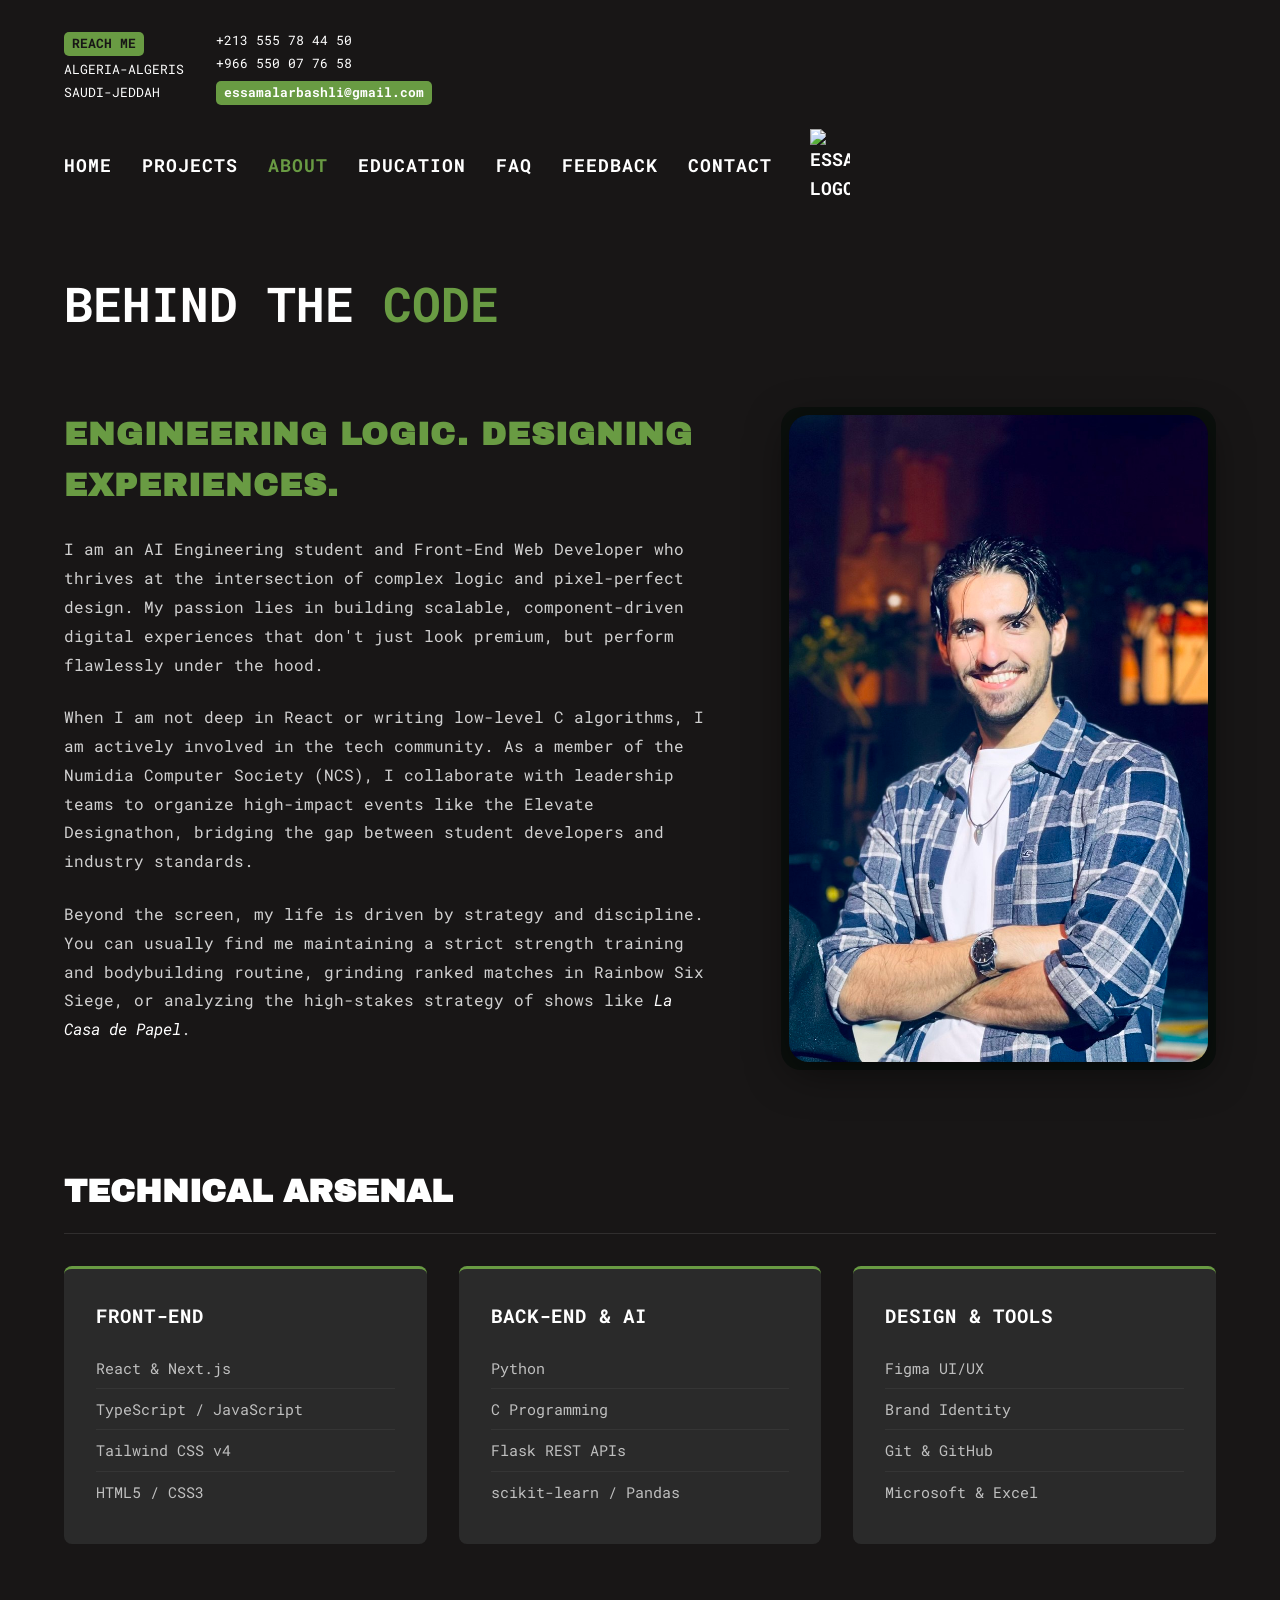
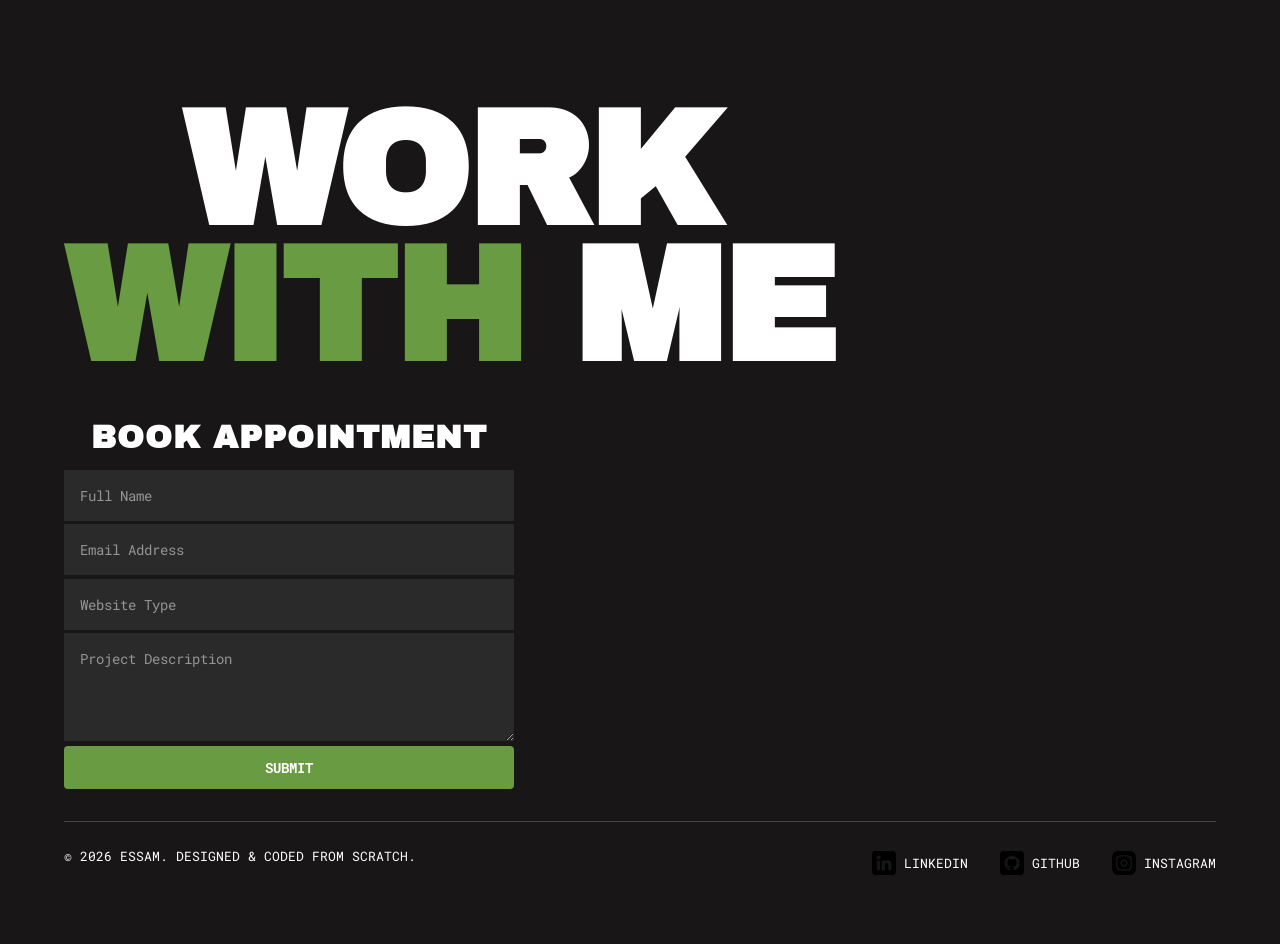
==== about.html @ bad13c86 "Initial portfolio launch" ====
<!doctype html>
<html lang="en">

<head>
    <meta charset="UTF-8" />
    <meta name="viewport" content="width=device-width, initial-scale=1.0" />
    <title>Essam | About</title>

    <link rel="preconnect" href="https://fonts.googleapis.com" />
    <link rel="preconnect" href="https://fonts.gstatic.com" crossorigin />
    <link href="https://fonts.googleapis.com/css2?family=Archivo+Black&family=Roboto+Mono:wght@400;700&display=swap"
        rel="stylesheet" />

    <link rel="stylesheet" href="css/global.css" />
    <link rel="stylesheet" href="css/nav.css" />
    <link rel="stylesheet" href="css/footer.css" />
    <link rel="stylesheet" href="css/about.css" />
</head>

<body>
    <header class="main-top-bar">
        
        <button class="hamburger-menu" aria-label="Toggle navigation">
            <span class="bar"></span>
            <span class="bar"></span>
            <span class="bar"></span>
        </button>

        <address class="header-contact">
            <div class="contact-col-left">
                <a href="contact.html" class="highlight-box" style="text-decoration: none;">REACH ME</a>
                <span class="location-text">ALGERIA-ALGERIS</span>
                <span class="location-text">SAUDI-JEDDAH</span>
            </div>
            <div class="contact-col-right">
                <span class="phone-text">+213 555 78 44 50</span>
                <span class="phone-text">+966 550 07 76 58</span>
                <a href="mailto:essamalarbashli@gmail.com" class="email-link highlight-box">
                    essamalarbashli@gmail.com
                </a>
            </div>
        </address>

        <nav class="top-right-nav">
            <a href="index.html">HOME</a>
            <a href="projects.html">PROJECTS</a>
            <a href="about.html" class="active">ABOUT</a>
            <a href="education.html">EDUCATION</a>
            <a href="faq.html">FAQ</a>
            <a href="feedback.html">FEEDBACK</a>
            <a href="contact.html">CONTACT</a>
            <img src="images/logo.png" alt="Essam's Logo" class="nav-logo" width="40" />
        </nav>

    </header>

    <h1 class="Phrase-hero page-title">
        BEHIND THE <span style="color:var(--accent-green)">CODE</span>
    </h1>

    <main class="about-container">

        <section class="about-bio-row">
            <div class="about-text">
                <h2>Engineering logic. Designing experiences.</h2>
                <p>
                    I am an AI Engineering student and Front-End Web Developer who thrives at the intersection of
                    complex logic and pixel-perfect design. My passion lies in building scalable, component-driven
                    digital experiences that don't just look premium, but perform flawlessly under the hood.
                </p>
                <p>
                    When I am not deep in React or writing low-level C algorithms, I am actively involved in the tech
                    community. As a member of the Numidia Computer Society (NCS), I collaborate with leadership teams to
                    organize high-impact events like the Elevate Designathon, bridging the gap between student
                    developers and industry standards.
                </p>
                <p>
                    Beyond the screen, my life is driven by strategy and discipline. You can usually find me maintaining
                    a strict strength training and bodybuilding routine, grinding ranked matches in Rainbow Six Siege,
                    or analyzing the high-stakes strategy of shows like <em>La Casa de Papel</em>.
                </p>
            </div>
            <div class="about-image-wrapper">
                <img src="images/Essam-prof.jpg" alt="Essam Alarbashli" class="about-profile-img" />
            </div>
        </section>

        <section class="technical-arsenal">
            <h2 class="section-heading">TECHNICAL ARSENAL</h2>
            <div class="arsenal-grid">

                <div class="arsenal-card">
                    <h3>FRONT-END</h3>
                    <ul>
                        <li>React & Next.js</li>
                        <li>TypeScript / JavaScript</li>
                        <li>Tailwind CSS v4</li>
                        <li>HTML5 / CSS3</li>
                    </ul>
                </div>

                <div class="arsenal-card">
                    <h3>BACK-END & AI</h3>
                    <ul>
                        <li>Python</li>
                        <li>C Programming</li>
                        <li>Flask REST APIs</li>
                        <li>scikit-learn / Pandas</li>
                    </ul>
                </div>

                <div class="arsenal-card">
                    <h3>DESIGN & TOOLS</h3>
                    <ul>
                        <li>Figma UI/UX</li>
                        <li>Brand Identity</li>
                        <li>Git & GitHub</li>
                        <li>Microsoft & Excel</li>
                    </ul>
                </div>

            </div>
        </section>

    </main>

    <footer class="global-footer">
        <div class="footer-top-row">
            <div class="footer-massive-text">
                <h1>WORK<br /><span style="color: var(--accent-green)">WITH</span> ME</h1>
            </div>

            <div class="footer-form-section">
                <h2 class="book-appointment">BOOK APPOINTMENT</h2>

                <form action="https://formspree.io/f/xgorapbw" method="POST" class="grid-contact-form">

                    <input type="hidden" name="_next" value="success.html">

                    <input type="text" id="name" name="name" placeholder="Full Name" class="dark-input" required />
                    <input type="email" id="email" name="email" placeholder="Email Address" class="dark-input"
                        required />
                    <input type="text" id="subject" name="subject" placeholder="Website Type" class="dark-input"
                        required />
                    <textarea id="Project-Description" name="message" placeholder="Project Description"
                        class="dark-input" rows="4" required></textarea>

                    <button class="btn-primary" type="submit">SUBMIT</button>
                </form>

            </div>
        </div>

        <hr class="footer-divider" />
        <div class="footer-content">
            <p>&copy; 2026 Essam. Designed & Coded from scratch.</p>
            <ul class="social-links">
                <li>
                    <a href="https://www.linkedin.com/in/essam-alarbashly-902b47243?utm_source=share_via&utm_content=profile&utm_medium=member_ios" target="_blank">
                        <img src="images/linkedin.png" alt="LinkedIn" class="footer-image" /> LinkedIn
                    </a>
                </li>
                <li>
                    <a href="https://github.com/NightRaven20x" target="_blank">
                        <img src="images/github.png" alt="GitHub" class="footer-image" /> GitHub
                    </a>
                </li>
                <li>
                    <a href="https://www.instagram.com/night.anglee/" target="_blank">
                        <img src="images/instagram.png" alt="Instagram" class="footer-image" /> Instagram
                    </a>
                </li>
            </ul>
        </div>
    </footer>

    <script>
        const hamburger = document.querySelector(".hamburger-menu");
        const navMenu = document.querySelector(".top-right-nav");

        hamburger.addEventListener("click", () => {
            hamburger.classList.toggle("open");
            navMenu.classList.toggle("open");
        });
    </script>
</body>
</body>

</html>
---- css/global.css ----
/* =========================================
   ESSAM PORTFOLIO - GLOBAL FOUNDATION
   ========================================= */

/* --- 1. GLOBAL VARIABLES --- */
:root {
  --bg-color: #181616;
  --text-main: #ffffff;
  --accent-green: #699b43;
  --font-mono: "Roboto Mono", monospace;
  --font-display: "Archivo Black", sans-serif;
}

/* --- 2. BASE STYLES --- */
* {
  box-sizing: border-box;
}

body {
  background-color: var(--bg-color);
  color: var(--text-main);
  font-family: var(--font-mono);
  line-height: 1.6;
  margin: 0;
  padding: 2rem 5%;
  text-transform: uppercase;
}

/* --- GLOBAL INTERACTIVE CURSORS --- */
a, 
button, 
select, 
summary, 
input[type="radio"], 
input[type="submit"], 
.dropdown-select,
.radio-label {
  cursor: crosshair;
}

h1,
h2,
h3,
p {
  margin-top: 0;
}

img {
  max-width: 100%;
  height: auto;
}

/* --- 3. REUSABLE UI COMPONENTS --- */
.highlight-box {
  background-color: var(--accent-green);
  color: var(--bg-color);
  padding: 0.2rem 0.5rem;
  font-weight: bold;
  display: inline-block;
  transition: all 0.3s ease;
  cursor: crosshair;
  border-radius: 5px;
}

.highlight-box:hover {
  background-color: var(--text-main);
  color: var(--bg-color);
}

/* --- 4. FORM COMPONENTS (Reusable) --- */
.dark-input {
  background-color: #2a2a2a;
  border: none;
  padding: 1rem;
  color: var(--text-main);
  font-family: var(--font-mono);
  font-size: 0.9rem;
  outline: none;
  transition: background-color 0.3s ease;
  width: 100%;
  box-sizing: border-box;
  margin-top: 0.2rem;
}

.dark-input:focus {
  background-color: #333333;
}

.dark-input::placeholder {
  color: rgba(255, 255, 255, 0.5);
}

/* --- REUSABLE BUTTON --- */
.btn-primary {
  background-color: var(--accent-green);
  color: #fff;
  border: none;
  padding: 0.75rem 1.5rem;
  font-family: var(--font-mono);
  font-size: 0.9rem;
  cursor: pointer;
  transition: background-color 0.3s ease;
  margin-top: 0rem;
  border-radius: 4px;
  text-transform: uppercase;
  font-weight: bold;
  width: 100%;
  cursor: crosshair;
}

.btn-primary:hover {
  background-color: var(--text-main);
  color: var(--bg-color);
  transform: translateY(-5px);
  box-shadow: 0 15px 30px rgba(0, 0, 0, 0.4); 
  transition: all 0.3s ease;
  
}

/* --- 5. REUSABLE PROJECT CARDS --- */
.project-card {
  display: grid;
  grid-template-columns: 1fr 1fr;
  gap: 4rem;
  align-items: stretch;
  margin-bottom: 8rem;
}

.project-card:last-child {
  margin-bottom: 0;
}

/* Typography & Layout */
.project-number {
  font-family: var(--font-mono);
  font-size: 2rem;
  margin-bottom: 0.5rem;
  letter-spacing: 2px;
}

.project-number .dimmed {
  color: rgba(255, 255, 255, 0.2);
}

.project-title {
  font-family: var(--font-mono);
  font-size: 2rem;
  margin-bottom: 2rem;
  letter-spacing: 1px;
}

.project-description {
  text-transform: none;
  color: rgba(255, 255, 255, 0.8);
  font-size: 0.9rem;
  line-height: 1.8;
  margin-bottom: 3rem;
  max-width: 95%;
}

/* Data Table */
.project-meta {
  list-style: none;
  padding: 0;
  margin: 0;
  border-top: 1px solid rgba(255, 255, 255, 0.1);
}

.project-meta li {
  display: flex;
  padding: 1rem 0;
  border-bottom: 1px solid rgba(255, 255, 255, 0.1);
  font-size: 0.85rem;
}

.meta-key {
  flex: 0 0 35%;
  color: rgba(255, 255, 255, 0.5);
}

.meta-value {
  flex: 1;
  color: var(--text-main);
}

.meta-link {
  text-decoration: none;
  text-transform: lowercase;
  transition: color 0.3s ease;
  word-break: break-all;
  color: var(--accent-green);
}

.meta-link:hover {
  color: var(--accent-green);
}

/* Visual Mockup Container */
.project-visual {
  background-color: #0b100d;
  border-radius: 20px;
  padding: 0.5rem;
  display: flex;
  justify-content: center;
  align-items: center;
}

.project-visual img {
  max-width: 100%;
  height: auto;
  filter: drop-shadow(0 20px 30px rgba(0, 0, 0, 0.6));
}

/* Color Palette Swatches */
.color-palette {
  display: flex;
  gap: 0.6rem;
  align-items: center;
  flex-wrap: wrap;
}

.color-item {
  display: flex;
  align-items: center;
  gap: 0.4rem;
  text-transform: uppercase;
}

.color-swatch {
  display: inline-block;
  width: 14px;
  height: 14px;
  border-radius: 50%;
  border: 1px solid rgba(255, 255, 255, 0.2);
  flex-shrink: 0;
}

/* --- 6. REUSABLE FEEDBACK CARDS --- */
.feedback-section {
  margin-bottom: 8rem;
}

.feedback-header {
  display: flex;
  justify-content: space-between;
  align-items: flex-end;
  margin-bottom: 3rem;
  border-bottom: 1px solid rgba(255, 255, 255, 0.1);
  padding-bottom: 1rem;
  flex-wrap: wrap;
  gap: 1rem;
}

.feedback-header h2 {
  font-family: var(--font-display);
  font-size: 2.5rem;
  margin: 0;
}

.feedback-grid {
  display: grid;
  grid-template-columns: repeat(auto-fit, minmax(320px, 1fr));
  gap: 2rem;
}

.feedback-card {
  background-color: #0b100d;
  padding: 2.5rem 2rem;
  border-radius: 12px;
  border-top: 3px solid var(--accent-green);
  display: flex;
  flex-direction: column;
  justify-content: space-between;
  transition: transform 0.3s ease, box-shadow 0.3s ease;
  position: relative;
  overflow: hidden;
}

.feedback-card:hover {
  transform: translateY(-5px);
  box-shadow: 0 10px 20px rgba(0, 0, 0, 0.3);
}

.feedback-quote {
  font-size: 0.95rem;
  color: rgba(255, 255, 255, 0.8);
  line-height: 1.8;
  margin-bottom: 2rem;
  text-transform: none;
  position: relative;
  z-index: 2;
}

/* The subtle oversized quote mark in the background */
.feedback-card::before {
  content: '"';
  font-family: var(--font-display);
  font-size: 10rem;
  color: rgba(105, 155, 67, 0.05); 
  position: absolute;
  top: -2rem;
  left:1rem;
  z-index: 1;
  line-height: 1;
}

.feedback-author {
  display: flex;
  flex-direction: column;
  z-index: 2;
}

.author-name {
  font-family: var(--font-mono);
  color: var(--text-main);
  font-weight: bold;
  font-size: 1rem;
}

.author-title {
  font-size: 0.8rem;
  color: var(--accent-green);
  margin-top: 0.3rem;
  letter-spacing: 1px;
}

/* Mobile responsiveness for the header */
@media (max-width: 600px) {
  .feedback-header {
    flex-direction: column;
    align-items: flex-start;
  }
  .feedback-header h2 {
    font-size: 1.8rem;
  }
}

/* =========================================
   RESPONSIVE - TABLET (max 900px)
   ========================================= */
@media (max-width: 900px) {
  body {
    padding: 1.5rem 4%;
  }

  .project-card {
    grid-template-columns: 1fr;
    gap: 2rem;
    margin-bottom: 5rem;
  }

  .project-visual {
    order: -1; /* image on top for mobile */
  }

  .project-number,
  .project-title {
    font-size: 1.5rem;
  }
}

/* =========================================
   RESPONSIVE - MOBILE (max 600px)
   ========================================= */
@media (max-width: 600px) {
  body {
    padding: 1rem 4%;
  }

  .project-number,
  .project-title {
    font-size: 1.2rem;
  }

  .project-description {
    font-size: 0.85rem;
    max-width: 100%;
  }

  .project-meta li {
    flex-direction: column;
    gap: 0.2rem;
  }

  .meta-key {
    flex: unset;
    font-size: 0.75rem;
  }
}


/* =========================================
   HAMBURGER MENU & MOBILE NAV
   ========================================= */

/* Hide the hamburger button on desktop screens */
.hamburger-menu {
    display: none; 
    flex-direction: column;
    gap: 6px;
    background: transparent;
    border: none;
    cursor: crosshair;
    z-index: 1000; /* Ensures the button stays on top of the menu when open */
    padding: 0;
}

/* The three lines of the hamburger */
.hamburger-menu .bar {
    width: 30px;
    height: 3px;
    background-color: var(--text-main);
    transition: all 0.3s ease;
    border-radius: 2px;
}

/* =========================================
   RESPONSIVE (Max Width: 900px)
   ========================================= */
@media (max-width: 900px) {
    /* Show the hamburger button */
    .hamburger-menu {
        display: flex; 
    }

    /* Transform the normal nav into a sliding side-panel */
    .top-right-nav {
        position: fixed;
        top: 0;
        right: -100%; /* Hides the menu completely off-screen to the right */
        height: 100vh;
        width: 70%;
        max-width: 330px;
        background-color: #0b100d; /* Premium dark agency background */
        border-left: 2px solid var(--accent-green);
        flex-direction: column;
        justify-content: center;
        align-items: center;
        gap: 2rem;
        transition: right 0.4s cubic-bezier(0.77, 0.2, 0.05, 1); /* Ultra-smooth slide physics */
        z-index: 999;
        box-shadow: -15px 0 40px rgba(0, 0, 0, 0.7);
    }

    /* When the JavaScript adds the "open" class, slide it into view! */
    .top-right-nav.open {
        right: 0; 
    }

    /* --- HAMBURGER TO 'X' ANIMATION --- */
    /* Top line rotates down */
    .hamburger-menu.open .bar:nth-child(1) {
        transform: translateY(9px) rotate(45deg);
        background-color: var(--accent-green);
    }
    /* Middle line fades out */
    .hamburger-menu.open .bar:nth-child(2) {
        opacity: 0;
    }
    /* Bottom line rotates up */
    .hamburger-menu.open .bar:nth-child(3) {
        transform: translateY(-9px) rotate(-45deg);
        background-color: var(--accent-green);
    }
}
---- css/nav.css ----
/* =========================================
   COMPONENT - GLOBAL NAVIGATION
   ========================================= */

/* --- MAIN TOP BAR LAYOUT --- */
.main-top-bar {
  display: flex;
  justify-content: space-between;
  align-items: flex-start;
  margin-bottom: 4rem;
  flex-wrap: wrap;
  gap: 1.5rem;
}

/* --- HEADER CONTACT WIDGET (TOP LEFT) --- */
.header-contact {
  display: flex;
  gap: 2rem;
  font-size: 0.8rem;
  font-style: normal;
  line-height: 1.4;
  flex-wrap: wrap;
}

.contact-col-left,
.contact-col-right {
  display: flex;
  flex-direction: column;
  align-items: flex-start;
  gap: 0.3rem;
}

.location-text,
.phone-text {
  color: var(--text-main);
}

.email-link {
  color: var(--text-main);
  text-transform: lowercase;
  text-decoration: none;
  margin-top: 0.2rem;
  transition: all 0.3s ease;
  border-radius: 5px;
}

.email-link:hover {
  background-color: var(--text-main);
  color: var(--bg-color);
}

/* --- RIGHT NAVIGATION MENU --- */
nav.top-right-nav {
  display: flex;
  gap: 30px;
  align-items: center;
  flex-wrap: wrap;
  font-size: 18px;
  font-weight: bold;
}

nav.top-right-nav a {
  color: var(--text-main);
  text-decoration: none;
  letter-spacing: 1px;
  display: inline-block; 
  transition: color 0.3s ease, transform 0.3s ease, text-shadow 0.3s ease;
}

/* Color changes for both hover and the active page */
nav.top-right-nav a:hover,
nav.top-right-nav a.active {
  color: var(--accent-green);
}

/* The slide-up effect applies on hover */
nav.top-right-nav a:hover {
  transform: translateY(-4px); 
  text-shadow: 0 8px 12px rgba(0, 0, 0, 0.5); 
}

.nav-logo {
  margin-left: 0.5rem;
}

/* =========================================
   RESPONSIVE - TABLET (max 900px)
   ========================================= */
@media (max-width: 900px) {
  .main-top-bar {
    margin-bottom: 2.5rem;
    gap: 1.5rem;
  }

  nav.top-right-nav {
    gap: 20px;
    font-size: 15px;
  }
}

/* =========================================
   RESPONSIVE - MOBILE (max 600px)
   ========================================= */
@media (max-width: 600px) {
  .main-top-bar {
    flex-direction: column;
    margin-bottom: 2rem;
    gap: 1.5rem;
  }

  .header-contact {
    gap: 1rem;
    font-size: 0.75rem;
  }

  nav.top-right-nav {
    gap: 14px;
    font-size: 13px;
    width: 100%;
  }

  .nav-logo {
    margin-left: 0;
  }
}
---- css/footer.css ----
/* =========================================
   COMPONENT - GLOBAL FOOTER
   ========================================= */

.global-footer {
  margin-top: 4rem;
  padding: 2rem 0;
  font-size: 0.8rem;
}

.footer-content {
  display: flex;
  justify-content: space-between;
  align-items: center;
  flex-wrap: wrap;
  gap: 1rem;
}

.social-links {
  list-style: none;
  display: flex;
  gap: 2rem;
  padding: 0;
  margin: 0;
  flex-wrap: wrap;
}

.social-links a {
  color: var(--text-main);
  text-decoration: none;
  display: flex;
  align-items: center;
  gap: 0.5rem;
  transition: color 0.3s ease;
}

.footer-image {
  width: 24px;
  height: auto;
  transition: transform 0.3s ease;
}

.social-links a:hover {
  color: var(--accent-green);
}

.social-links a:hover .footer-image {
  transform: translateY(-3px) scale(1.1);
}

/* --- FOOTER TOP ROW (Split Layout) --- */
.footer-top-row {
  display: flex;
  justify-content: space-between;
  align-items: center;
  margin-bottom: 2rem;
  gap: 3rem;
  flex-wrap: wrap;
}

/* --- LEFT SIDE: MASSIVE TEXT --- */
.footer-massive-text h1 {
  font-family: var(--font-display);
  font-size: 10rem;
  line-height: 0.85;
  letter-spacing: -3px;
  margin: 0;
  text-align: center;
}

.book-appointment {
  font-family: var(--font-display);
  font-size: 2rem;
  line-height: 0.85;
  letter-spacing: 1px;
  margin: 0 0 1rem 0;
  text-align: center;
}

/* --- RIGHT SIDE: FORM SECTION --- */
.footer-form-section {
  flex: 0 0 450px;
  display: flex;
  flex-direction: column;
}

.footer-form-section h2 {
  font-family: var(--font-display);
  font-size: 2rem;
  margin-bottom: 1rem;
  letter-spacing: 1px;
}

.footer-divider {
  border: none;
  border-top: 1px solid rgba(255, 255, 255, 0.2);
  margin: 0 0 1.5rem 0;
}

/* --- SLEEK DARK INPUT STYLING --- */
.mini-contact-form {
  display: flex;
  flex-direction: column;
  gap: 0.2rem;
}

.mini-contact-form input:focus,
.mini-contact-form textarea:focus {
  background-color: #333333;
}

.mini-contact-form input::placeholder,
.mini-contact-form textarea::placeholder {
  color: rgba(255, 255, 255, 0.5);
}

/* =========================================
   RESPONSIVE - TABLET (max 900px)
   ========================================= */
@media (max-width: 900px) {
  .footer-top-row {
    flex-direction: column;
    align-items: center;
    gap: 2rem;
  }

  .footer-massive-text h1 {
    font-size: 6rem;
    letter-spacing: -1px;
  }

  .footer-form-section {
    flex: unset;
    width: 100%;
    max-width: 500px;
  }
}

/* =========================================
   RESPONSIVE - MOBILE (max 600px)
   ========================================= */
@media (max-width: 600px) {
  .footer-massive-text h1 {
    font-size: 4rem;
  }

  .book-appointment {
    font-size: 1.4rem;
  }

  .footer-form-section {
    max-width: 100%;
  }

  .footer-content {
    flex-direction: column;
    align-items: flex-start;
    gap: 1rem;
  }

  .social-links {
    gap: 1.2rem;
  }

  .global-footer {
    margin-top: 2.5rem;
  }
}
---- css/about.css ----
/* =========================================
   ABOUT PAGE STYLES
   ========================================= */

.page-title {
    padding-bottom: 2rem; 
    font-size: 3rem; 
    text-align: left;
    margin-bottom: 2rem;
}

.about-container {
    margin-bottom: 8rem;
}

/* --- BIOGRAPHY ROW --- */
.about-bio-row {
    display: grid;
    grid-template-columns: 1.5fr 1fr; /* Text takes up a bit more space than the image */
    gap: 4rem;
    align-items: center;
    margin-bottom: 6rem;
}

.about-text h2 {
    font-family: var(--font-display);
    font-size: 2rem;
    color: var(--accent-green);
    margin-bottom: 1.5rem;
    letter-spacing: 1px;
}

.about-text p {
    text-transform: none; /* Turn off uppercase for readability */
    color: rgba(255, 255, 255, 0.8);
    font-size: 1rem;
    line-height: 1.8;
    margin-bottom: 1.5rem;
}

.about-text em {
    color: var(--text-main);
}

.about-image-wrapper {
    background-color: #0b100d; /* Subtle dark card background */
    border-radius: 20px;
    padding: 0.5rem;
    display: flex;
    justify-content: center;
    align-items: center;
}

.about-profile-img {
    max-width: 100%;
    height: auto;
    filter: drop-shadow(0 10px 20px rgba(0, 0, 0, 0.5));
    border-radius: 20px;
}

/* --- TECHNICAL ARSENAL GRID --- */
.section-heading {
    font-family: var(--font-display);
    font-size: 2rem;
    margin-bottom: 2rem;
    border-bottom: 1px solid rgba(255, 255, 255, 0.1);
    padding-bottom: 1rem;
}

.arsenal-grid {
    display: grid;
    grid-template-columns: repeat(3, 1fr); /* 3 equal columns */
    gap: 2rem;
}

.arsenal-card {
    background-color: #2a2a2a; /* Matches your form inputs */
    padding: 2rem;
    border-radius: 8px;
    border-top: 3px solid var(--accent-green); /* Slick green accent line */
    transition: transform 0.3s ease;
}

.arsenal-card:hover {
    transform: translateY(-5px);
}

.arsenal-card h3 {
    font-family: var(--font-mono);
    font-size: 1.2rem;
    color: var(--text-main);
    margin-bottom: 1rem;
    letter-spacing: 1px;
}

.arsenal-card ul {
    list-style: none;
    padding: 0;
    margin: 0;
}

.arsenal-card li {
    text-transform: none;
    color: rgba(255, 255, 255, 0.7);
    padding: 0.5rem 0;
    font-size: 0.95rem;
    border-bottom: 1px solid rgba(255, 255, 255, 0.05);
}

.arsenal-card li:last-child {
    border-bottom: none;
}

/* =========================================
   RESPONSIVE - TABLET (max 900px)
   ========================================= */
@media (max-width: 900px) {
    .about-bio-row {
        grid-template-columns: 1fr;
        gap: 3rem;
    }

    .about-image-wrapper {
        order: -1; /* Puts the image on top for mobile/tablet */
    }

    .arsenal-grid {
        grid-template-columns: repeat(2, 1fr); /* 2 columns on tablet */
    }
}

/* =========================================
   RESPONSIVE - MOBILE (max 600px)
   ========================================= */
@media (max-width: 600px) {
    .page-title {
        font-size: 2rem;
    }

    .about-text h2 {
        font-size: 1.5rem;
    }

    .arsenal-grid {
        grid-template-columns: 1fr; /* 1 column on mobile */
    }
}
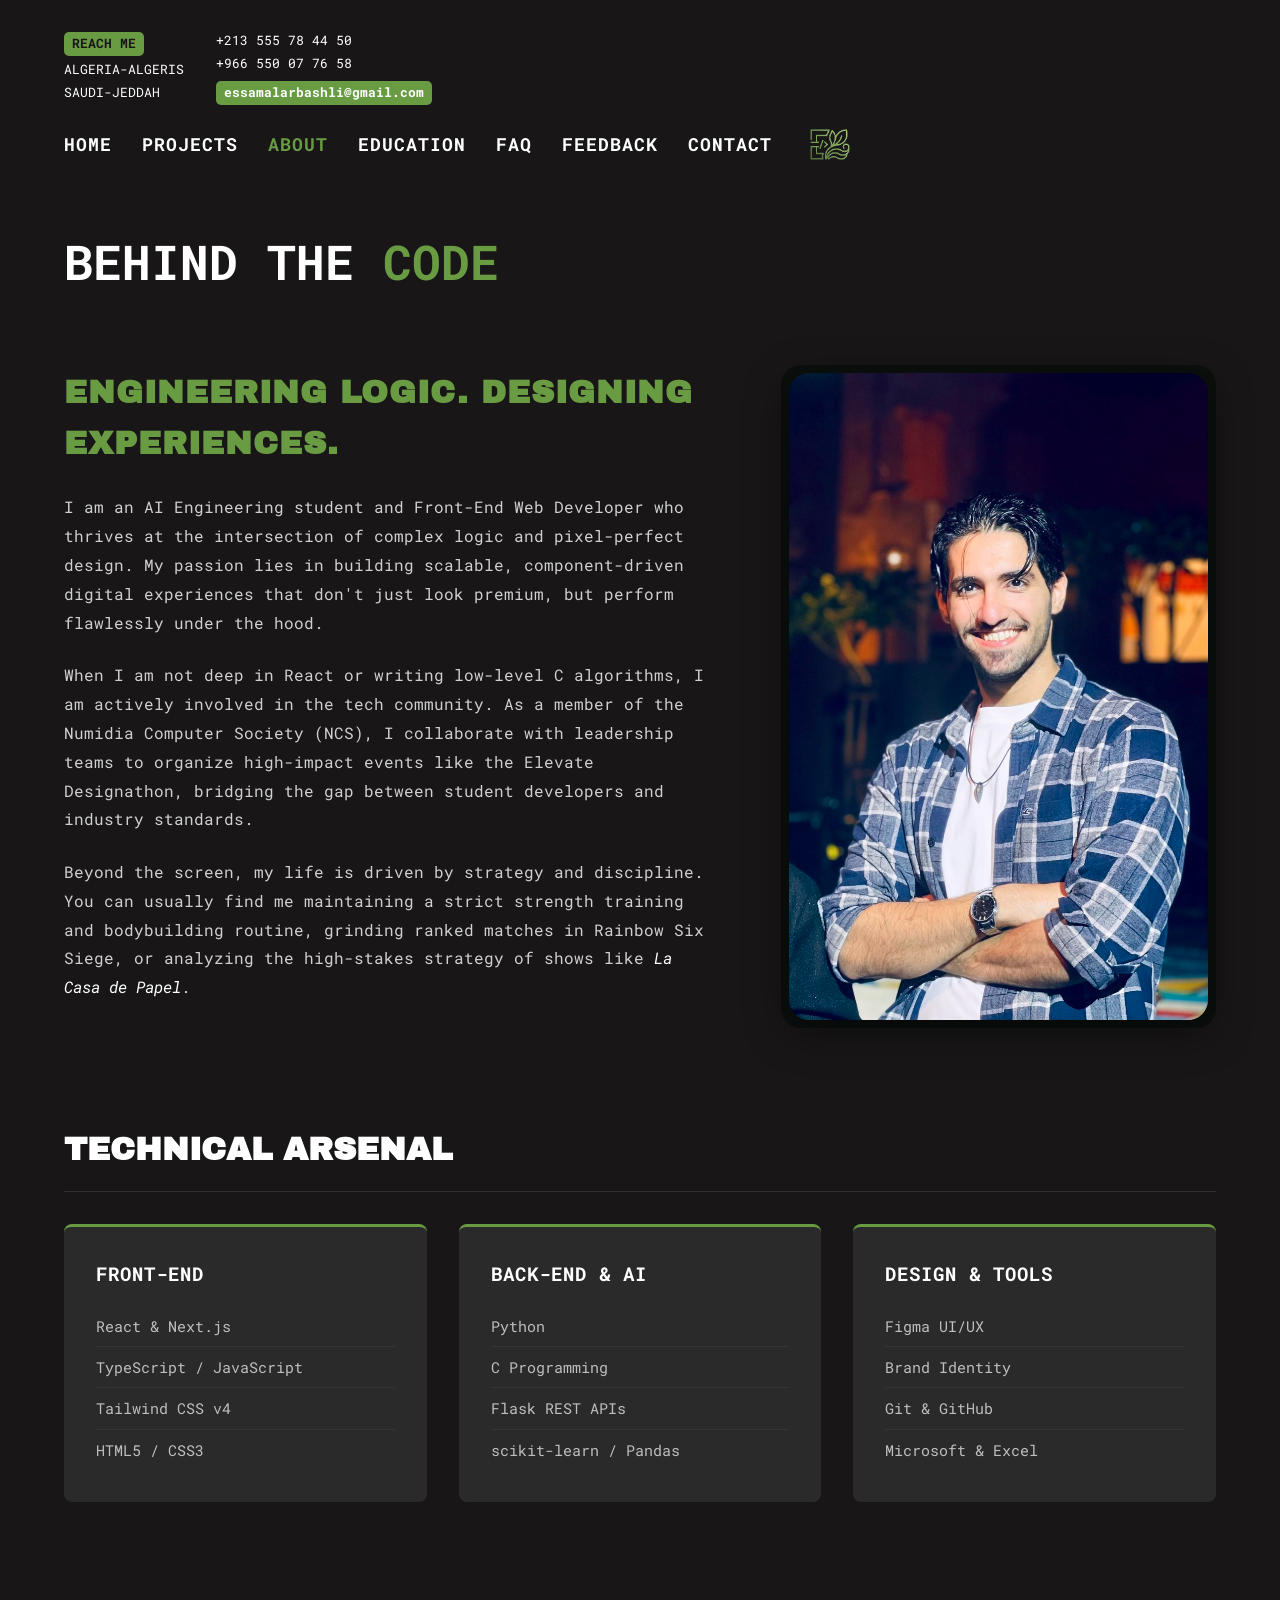
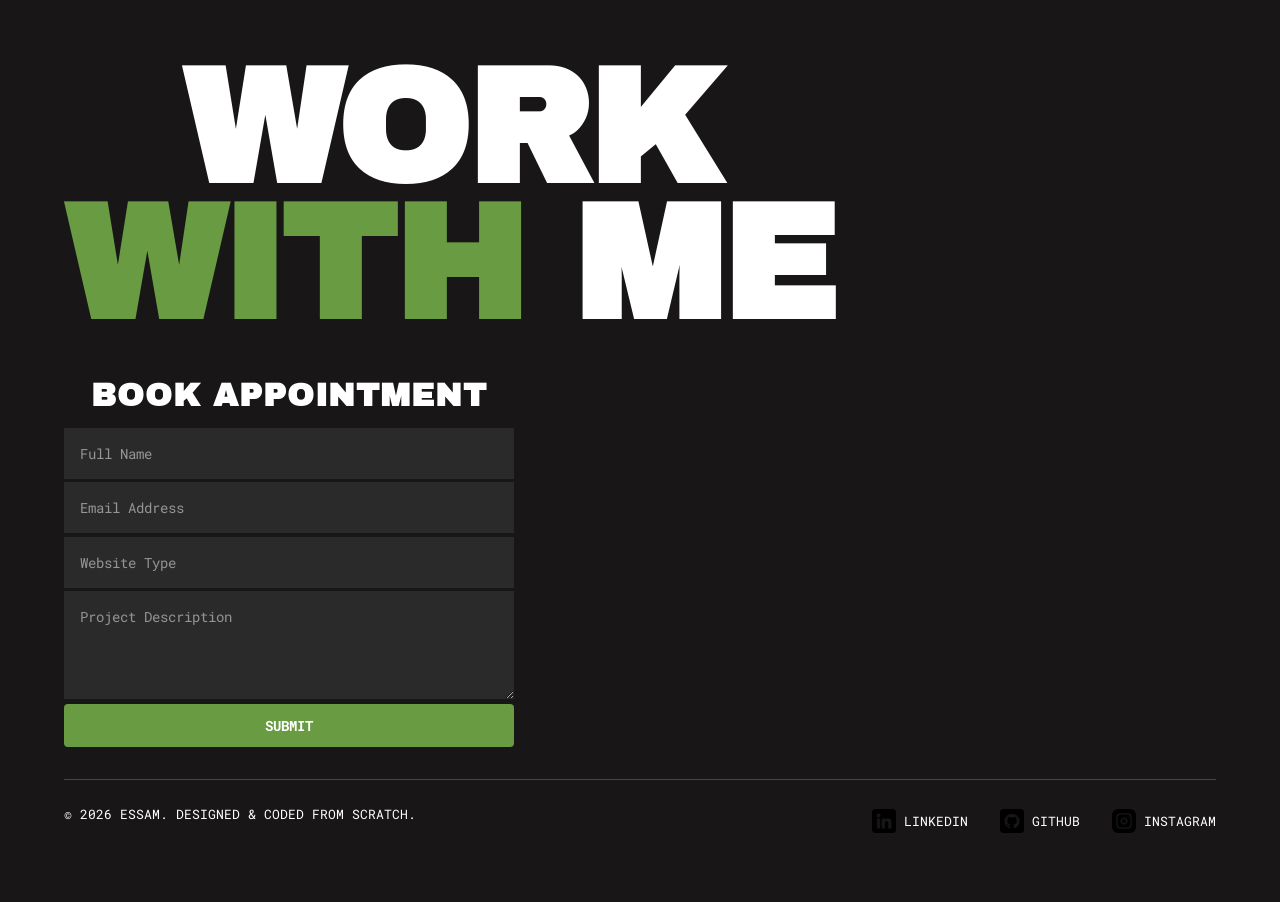
==== commit d9b80c09: "Fixed logo no showing up in live server" ====
--- a/about.html
+++ b/about.html
@@ -49,7 +49,7 @@
             <a href="faq.html">FAQ</a>
             <a href="feedback.html">FEEDBACK</a>
             <a href="contact.html">CONTACT</a>
-            <img src="images/logo.png" alt="Essam's Logo" class="nav-logo" width="40" />
+            <img src="images/Logo.png" alt="Essam's Logo" class="nav-logo" width="40" />
         </nav>
 
     </header>
@@ -135,7 +135,7 @@
 
                 <form action="https://formspree.io/f/xgorapbw" method="POST" class="grid-contact-form">
 
-                    <input type="hidden" name="_next" value="success.html">
+                    <input type="hidden" name="_next" value="https://nightraven20x.github.io/essam-portfolio/success.html">
 
                     <input type="text" id="name" name="name" placeholder="Full Name" class="dark-input" required />
                     <input type="email" id="email" name="email" placeholder="Email Address" class="dark-input"
